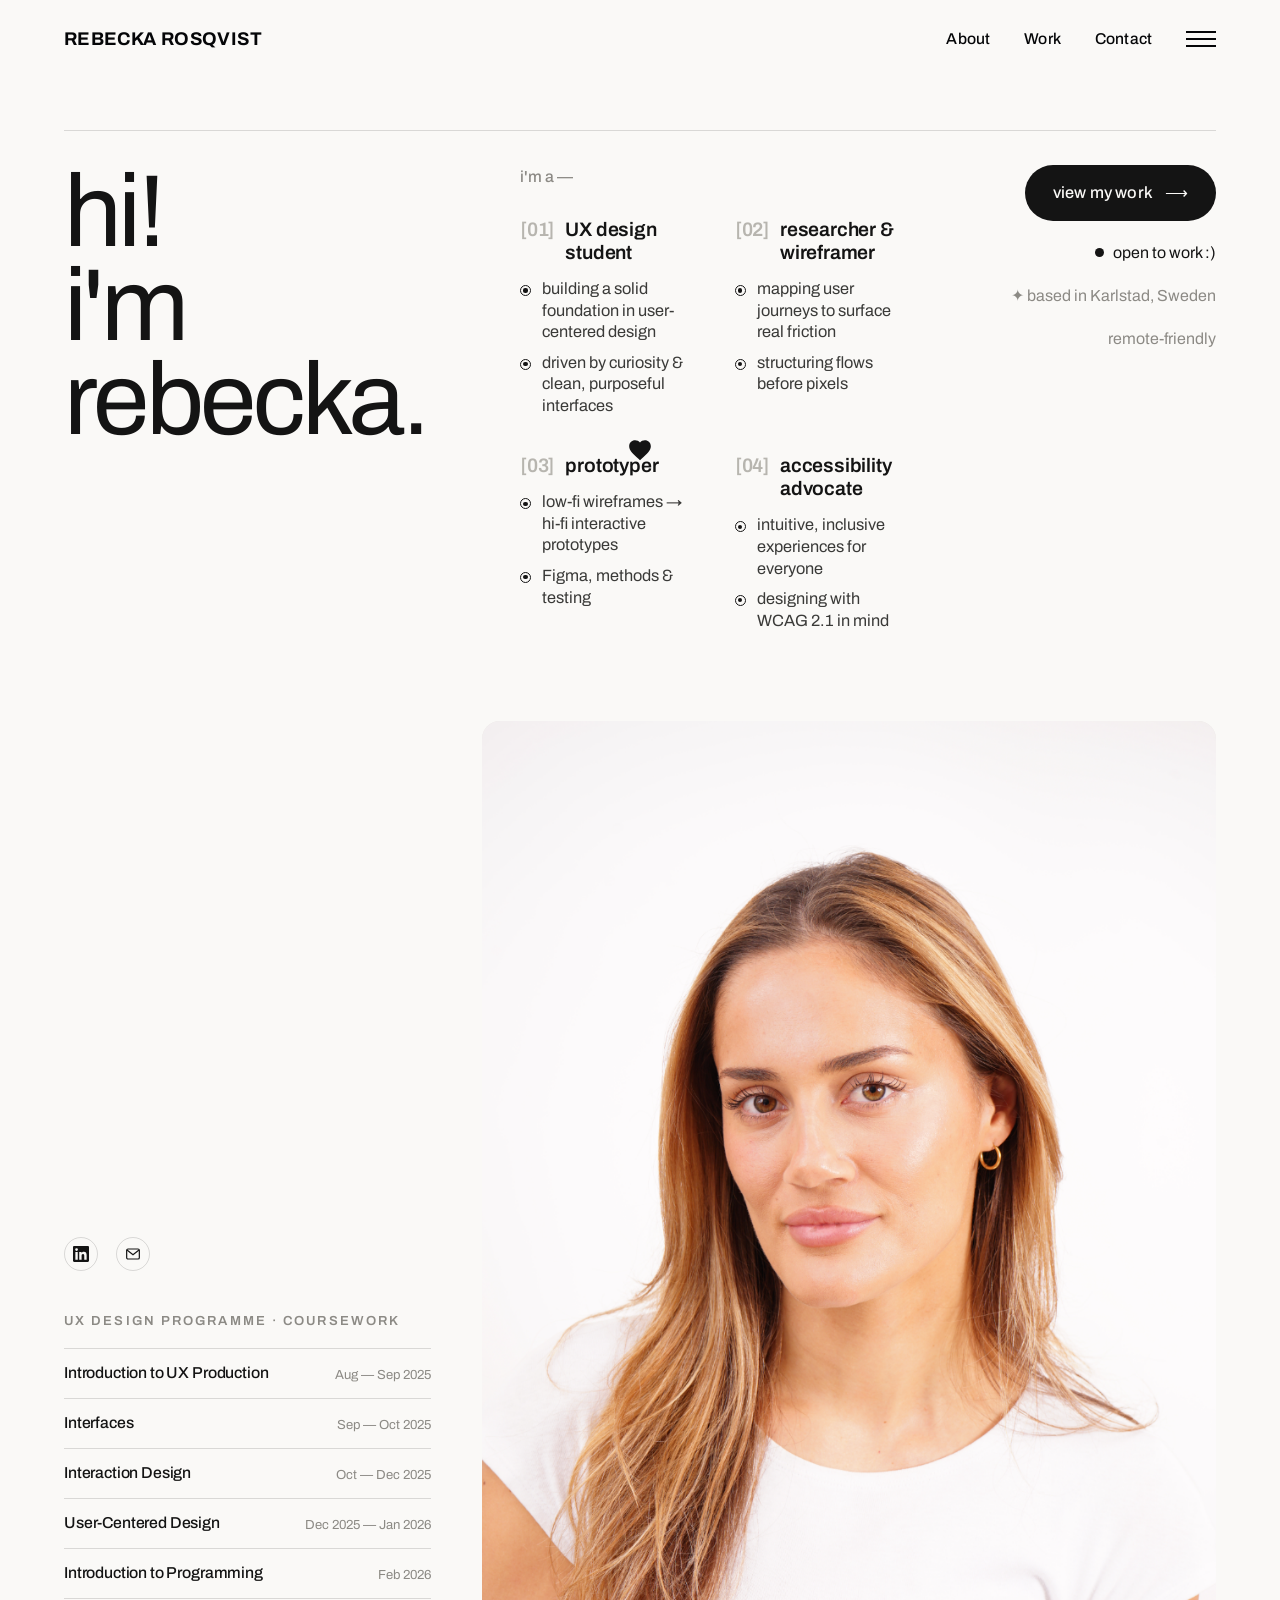
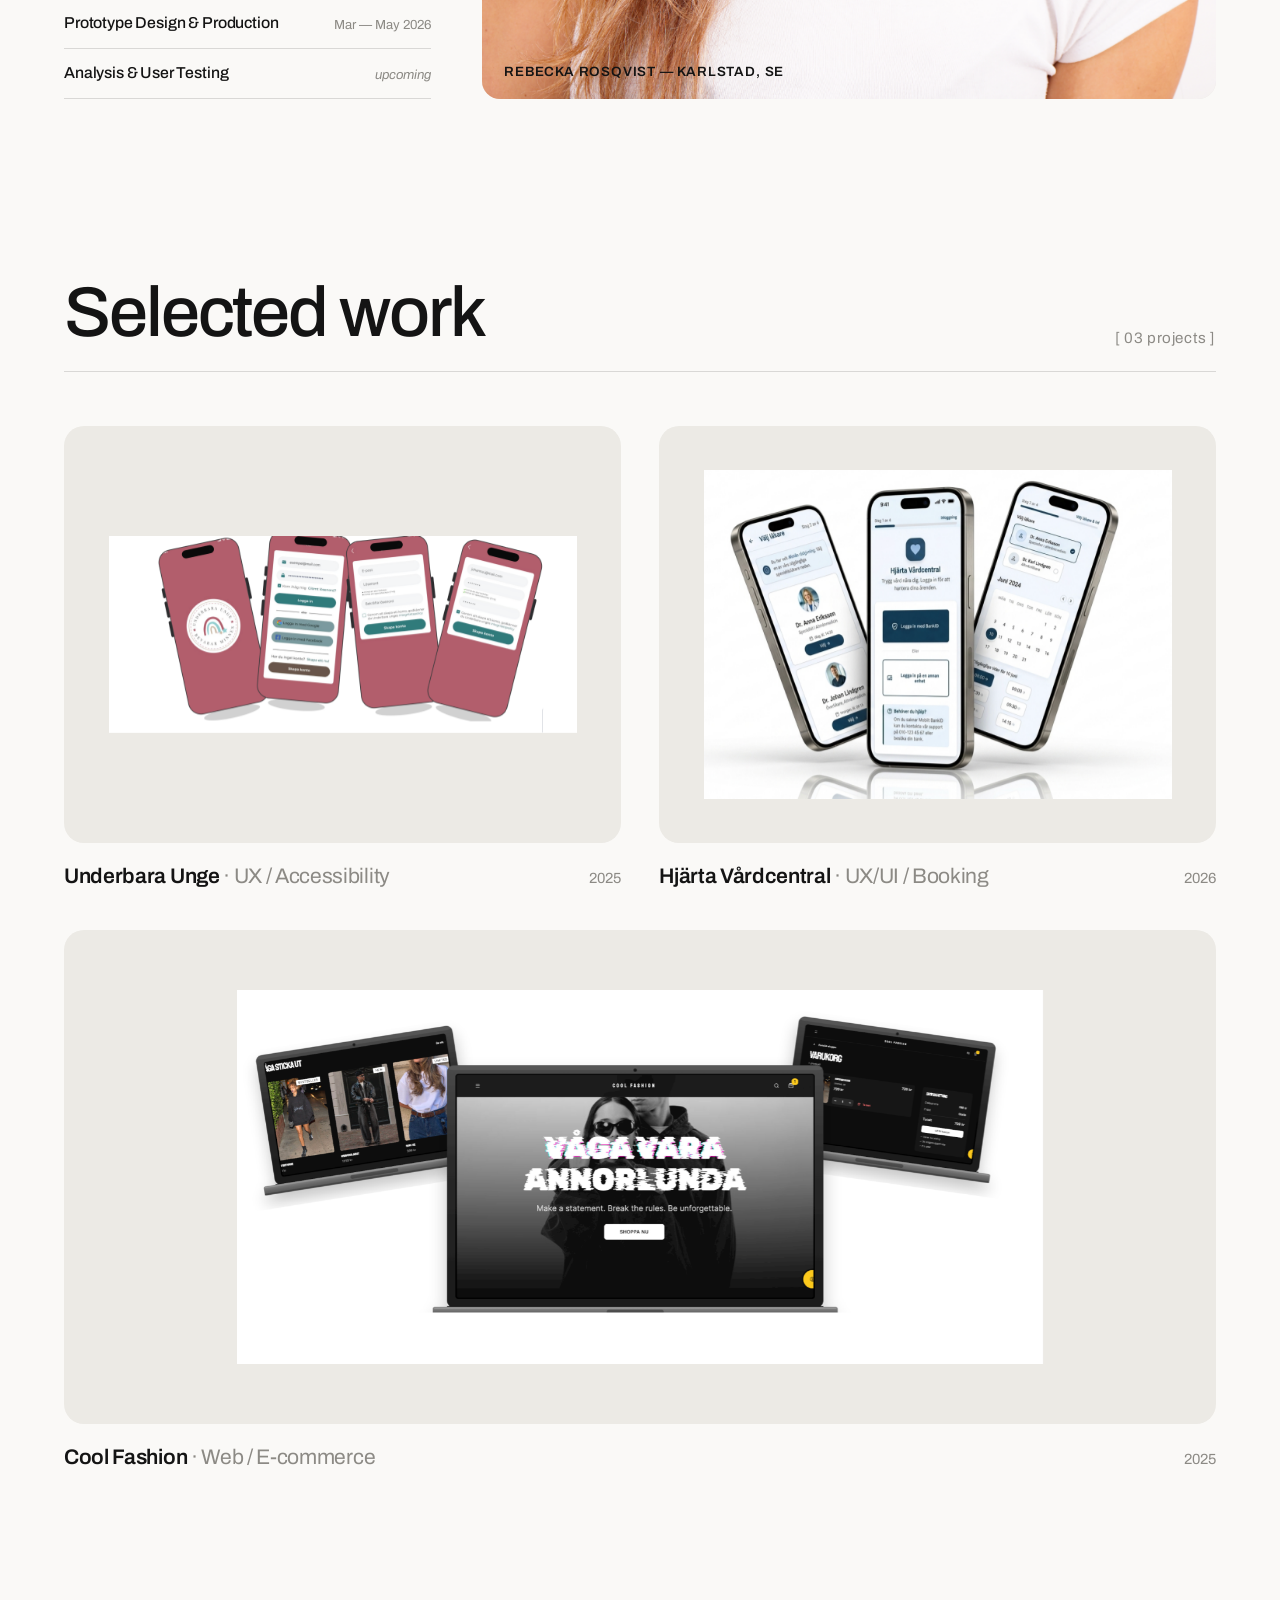
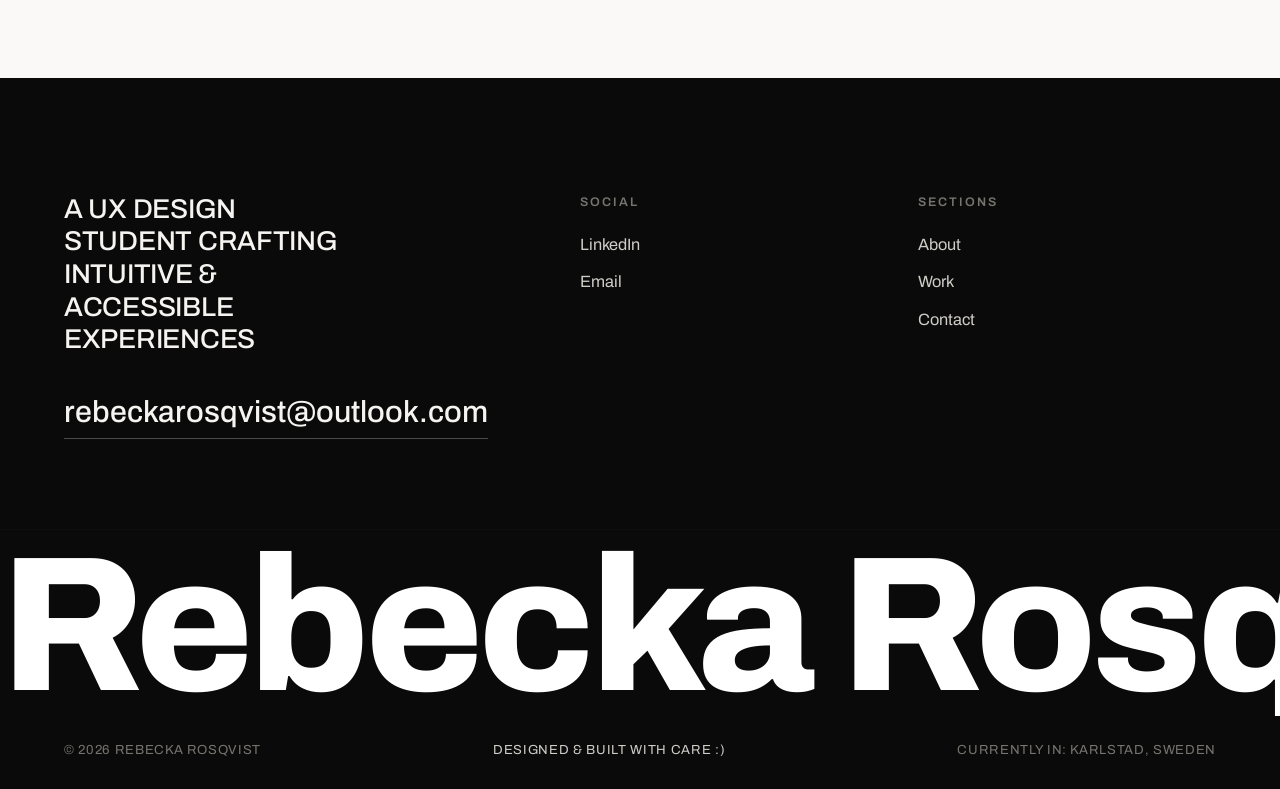
==== index.html @ 69d64607 "Add files via upload" ====
<!DOCTYPE html>
<html lang="en">
<head>
<meta charset="UTF-8">
<meta name="viewport" content="width=device-width, initial-scale=1.0">
<title>Rebecka Rosqvist — UX Design</title>
<meta name="description" content="Rebecka Rosqvist — UX Design student crafting intuitive and accessible user experiences. Based in Karlstad, Sweden.">
<link rel="stylesheet" href="css/style.css">
</head>
<body id="top">

<!-- ===== HEADER ===== -->
<header class="site-head">
  <a class="brand" href="index.html">Rebecka Rosqvist</a>
  <nav class="nav">
    <a href="#about">About</a>
    <a href="#work">Work</a>
    <a href="#contact">Contact</a>
    <button class="menu-btn" aria-label="Open menu"><span></span><span></span><span></span></button>
  </nav>
</header>

<!-- ===== OVERLAY MENU ===== -->
<nav class="overlay-menu" aria-label="Main menu">
  <ol>
    <li><a href="#top"><span class="idx">01</span> Home</a></li>
    <li><a href="#about"><span class="idx">02</span> About</a></li>
    <li><a href="#work"><span class="idx">03</span> Work</a></li>
    <li><a href="projects/underbara-unge.html"><span class="idx">04</span> Underbara Unge</a></li>
    <li><a href="#contact"><span class="idx">05</span> Contact</a></li>
  </ol>
  <div class="om-foot">
    <span>Karlstad, Sweden · Remote-friendly</span>
    <span>© 2026</span>
  </div>
</nav>

<main>
<!-- ===== HERO ===== -->
<section class="hero wrap" id="about">
  <div class="hero-grid">
    <h1 class="headline">hi!<span class="me">i'm rebecka.</span></h1>

    <div class="intro">
      <p class="intro-label">i'm a —</p>
      <div class="intro-list">
        <div class="intro-item" data-reveal>
          <h3><span class="num">[01]</span> UX design student</h3>
          <ul>
            <li><span class="bullet"></span> building a solid foundation in user-centered design</li>
            <li><span class="bullet"></span> driven by curiosity & clean, purposeful interfaces</li>
          </ul>
        </div>
        <div class="intro-item" data-reveal>
          <h3><span class="num">[02]</span> researcher &amp; wireframer</h3>
          <ul>
            <li><span class="bullet"></span> mapping user journeys to surface real friction</li>
            <li><span class="bullet"></span> structuring flows before pixels</li>
          </ul>
        </div>
        <div class="intro-item" data-reveal>
          <h3><span class="num">[03]</span> prototyper</h3>
          <ul>
            <li><span class="bullet"></span> low-fi wireframes → hi-fi interactive prototypes</li>
            <li><span class="bullet"></span> Figma, methods &amp; testing</li>
          </ul>
        </div>
        <div class="intro-item" data-reveal>
          <h3><span class="num">[04]</span> accessibility advocate</h3>
          <ul>
            <li><span class="bullet"></span> intuitive, inclusive experiences for everyone</li>
            <li><span class="bullet"></span> designing with WCAG 2.1 in mind</li>
          </ul>
        </div>
      </div>
    </div>

    <aside class="aside-top">
      <a href="#work" class="pill" data-magnetic>view my work <span class="arr">⟶</span></a>
      <div class="status"><span class="dot"></span> open to work :)</div>
      <div class="loc">✦ based in Karlstad, Sweden</div>
      <div class="loc">remote-friendly</div>
    </aside>
  </div>

  <!-- lower row: socials + courses | photo -->
  <div class="hero-lower">
    <div class="side-col">
      <div class="social-rail">
        <a href="https://www.linkedin.com/in/rebecka-rosqvist-753b9b247" target="_blank" rel="noopener" aria-label="LinkedIn">
          <svg viewBox="0 0 24 24" fill="currentColor"><path d="M20.45 20.45h-3.56v-5.57c0-1.33-.02-3.04-1.85-3.04-1.85 0-2.14 1.45-2.14 2.94v5.67H9.35V9h3.41v1.56h.05c.48-.9 1.64-1.85 3.37-1.85 3.6 0 4.27 2.37 4.27 5.45v6.29zM5.34 7.43a2.06 2.06 0 1 1 0-4.13 2.06 2.06 0 0 1 0 4.13zM7.12 20.45H3.56V9h3.56v11.45zM22.22 0H1.77C.79 0 0 .77 0 1.72v20.56C0 23.23.79 24 1.77 24h20.45c.98 0 1.78-.77 1.78-1.72V1.72C24 .77 23.2 0 22.22 0z"/></svg>
        </a>
        <a href="mailto:rebeckarosqvist@outlook.com" aria-label="Email">
          <svg viewBox="0 0 24 24" fill="none" stroke="currentColor" stroke-width="1.8"><rect x="2.5" y="4.5" width="19" height="15" rx="2"/><path d="M3 6l9 7 9-7"/></svg>
        </a>
      </div>

      <p class="courses-h">UX Design Programme · Coursework</p>
      <ul class="courses">
        <li class="course" data-reveal><span class="c-name">Introduction to UX Production</span><span class="c-date">Aug — Sep 2025</span></li>
        <li class="course" data-reveal><span class="c-name">Interfaces</span><span class="c-date">Sep — Oct 2025</span></li>
        <li class="course" data-reveal><span class="c-name">Interaction Design</span><span class="c-date">Oct — Dec 2025</span></li>
        <li class="course" data-reveal><span class="c-name">User-Centered Design</span><span class="c-date">Dec 2025 — Jan 2026</span></li>
        <li class="course" data-reveal><span class="c-name">Introduction to Programming</span><span class="c-date">Feb 2026</span></li>
        <li class="course" data-reveal><span class="c-name">Prototype Design &amp; Production</span><span class="c-date">Mar — May 2026</span></li>
        <li class="course upcoming" data-reveal><span class="c-name">Analysis &amp; User Testing</span><span class="c-date">upcoming</span></li>
      </ul>
    </div>

    <figure class="photo-block" data-reveal>
      <img src="assets/rebecka.jpg" alt="Rebecka Rosqvist">
      <figcaption class="photo-cap">Rebecka Rosqvist — Karlstad, SE</figcaption>
    </figure>
  </div>
</section>

<!-- ===== WORK ===== -->
<section class="work wrap" id="work">
  <div class="work-head" data-reveal>
    <h2>Selected work</h2>
    <span class="count">[ 03 projects ]</span>
  </div>

  <div class="proj-grid">
    <article class="proj" data-reveal>
      <a class="proj-card" href="projects/underbara-unge.html">
        <span class="proj-media"><img src="assets/underbara-unge.png" alt="Underbara Unge app screens"></span>
        <span class="proj-view">view project <span class="arr">⟶</span></span>
      </a>
      <div class="proj-meta"><span class="t">Underbara Unge <span class="cat">· UX / Accessibility</span></span><span class="yr">2025</span></div>
    </article>

    <article class="proj" data-reveal>
      <a class="proj-card" href="projects/hjarta-vardcentral.html">
        <span class="proj-media"><img src="assets/hjarta-vardcentral.png" alt="Hjärta Vårdcentral app screens"></span>
        <span class="proj-view">view project <span class="arr">⟶</span></span>
      </a>
      <div class="proj-meta"><span class="t">Hjärta Vårdcentral <span class="cat">· UX/UI / Booking</span></span><span class="yr">2026</span></div>
    </article>

    <article class="proj wide" data-reveal>
      <a class="proj-card" href="projects/cool-fashion.html">
        <span class="proj-media"><img src="assets/cool-fashion.png" alt="Cool Fashion web store"></span>
        <span class="proj-view">view project <span class="arr">⟶</span></span>
      </a>
      <div class="proj-meta"><span class="t">Cool Fashion <span class="cat">· Web / E-commerce</span></span><span class="yr">2025</span></div>
    </article>
  </div>
</section>
</main>

<!-- ===== FOOTER ===== -->
<footer class="foot" id="contact">
  <div class="foot-top">
    <div>
      <p class="foot-tag">A UX design student crafting intuitive &amp; accessible experiences</p>
      <a class="foot-mail" href="mailto:rebeckarosqvist@outlook.com">rebeckarosqvist@outlook.com</a>
    </div>
    <div class="foot-col">
      <h4>Social</h4>
      <ul>
        <li><a href="https://www.linkedin.com/in/rebecka-rosqvist-753b9b247" target="_blank" rel="noopener">LinkedIn</a></li>
        <li><a href="mailto:rebeckarosqvist@outlook.com">Email</a></li>
      </ul>
    </div>
    <div class="foot-col">
      <h4>Sections</h4>
      <ul>
        <li><a href="#about">About</a></li>
        <li><a href="#work">Work</a></li>
        <li><a href="#contact">Contact</a></li>
      </ul>
    </div>
  </div>

  <div class="marquee" aria-hidden="true">
    <div class="marquee-track">
      <span>Rebecka Rosqvist</span><span>✦</span><span>Rebecka Rosqvist</span><span>✦</span>
    </div>
  </div>

  <div class="foot-bottom">
    <span>© 2026 Rebecka Rosqvist</span>
    <span class="blink">Designed &amp; built with care :)</span>
    <span>Currently in: Karlstad, Sweden</span>
  </div>
</footer>

<script src="js/main.js"></script>
</body>
</html>
---- css/style.css ----
/* ============================================================
   Rebecka Rosqvist — UX Portfolio
   Swiss-editorial · strict black & white · heart cursor
   ============================================================ */

@import url('https://fonts.googleapis.com/css2?family=Archivo:wght@300;400;500;600;700;800;900&display=swap');

:root{
  --bg:#faf9f7;
  --ink:#141414;
  --muted:#8c8a85;
  --faint:#b7b5af;
  --line:rgba(20,20,20,.14);
  --black:#0a0a0a;
  --pad:clamp(20px,5vw,72px);
  --maxw:1560px;
  --ease:cubic-bezier(.22,1,.36,1);
}

*{margin:0;padding:0;box-sizing:border-box}
html{-webkit-font-smoothing:antialiased;text-rendering:optimizeLegibility}
html{scroll-behavior:smooth}

body{
  font-family:'Archivo','Helvetica Neue',Helvetica,Arial,sans-serif;
  background:var(--bg);
  color:var(--ink);
  line-height:1.45;
  overflow-x:hidden;
  font-weight:400;
}

a{color:inherit;text-decoration:none}
img{display:block;max-width:100%}
::selection{background:var(--ink);color:var(--bg)}

/* hide native cursor when heart cursor active */
body.heart-cursor,
body.heart-cursor a,
body.heart-cursor button{cursor:none}

/* ---------- custom heart cursor ---------- */
.cursor-heart{
  position:fixed;top:0;left:0;width:26px;height:26px;
  pointer-events:none;z-index:9999;
  transform:translate(-50%,-50%);
  transition:transform .18s var(--ease),opacity .2s;
  will-change:transform;
  mix-blend-mode:normal;
}
.cursor-heart svg{width:100%;height:100%;display:block}
.cursor-heart.grow{transform:translate(-50%,-50%) scale(1.9)}
.cursor-heart.tap{transform:translate(-50%,-50%) scale(.65)}
.cursor-trail{
  position:fixed;top:0;left:0;width:16px;height:16px;
  pointer-events:none;z-index:9998;
  transform:translate(-50%,-50%);
  opacity:.55;
}
.cursor-trail svg{width:100%;height:100%}

/* ---------- layout helpers ---------- */
.wrap{max-width:var(--maxw);margin:0 auto;padding-left:var(--pad);padding-right:var(--pad)}
.mono{font-variant-numeric:tabular-nums}

/* ---------- header ---------- */
.site-head{
  position:fixed;top:0;left:0;right:0;z-index:600;
  display:flex;align-items:center;justify-content:space-between;
  padding:26px var(--pad);
  mix-blend-mode:difference;color:#fff;
}
.brand{font-weight:700;font-size:1.15rem;letter-spacing:.02em;text-transform:uppercase}
.nav{display:flex;align-items:center;gap:34px}
.nav a{font-size:.98rem;font-weight:500;letter-spacing:.01em;position:relative}
.nav a::after{content:"";position:absolute;left:0;right:100%;bottom:-4px;height:1.5px;background:currentColor;transition:right .35s var(--ease)}
.nav a:hover::after{right:0}
.menu-btn{
  display:flex;flex-direction:column;gap:5px;width:30px;background:none;border:0;color:inherit;cursor:pointer;
}
.menu-btn span{display:block;height:2px;width:100%;background:currentColor;transition:transform .35s var(--ease),opacity .3s}
.menu-btn.open span:nth-child(1){transform:translateY(7px) rotate(45deg)}
.menu-btn.open span:nth-child(2){opacity:0}
.menu-btn.open span:nth-child(3){transform:translateY(-7px) rotate(-45deg)}
@media(max-width:760px){.nav a{display:none}}

/* ---------- fullscreen overlay menu ---------- */
.overlay-menu{
  position:fixed;inset:0;z-index:590;background:var(--black);color:#fff;
  display:flex;flex-direction:column;justify-content:center;padding:0 var(--pad);
  clip-path:inset(0 0 100% 0);transition:clip-path .7s var(--ease);
  pointer-events:none;
}
.overlay-menu.open{clip-path:inset(0 0 0 0);pointer-events:auto}
.overlay-menu ol{list-style:none;counter-reset:m}
.overlay-menu li{overflow:hidden}
.overlay-menu a{
  display:flex;align-items:baseline;gap:24px;
  font-size:clamp(2.6rem,9vw,7rem);font-weight:700;line-height:1.04;letter-spacing:-.03em;
  padding:.05em 0;transform:translateY(110%);transition:transform .6s var(--ease);color:#5f5e5b;
}
.overlay-menu.open a{transform:translateY(0)}
.overlay-menu a:hover{color:#fff}
.overlay-menu li:nth-child(1) a{transition-delay:.08s}
.overlay-menu li:nth-child(2) a{transition-delay:.14s}
.overlay-menu li:nth-child(3) a{transition-delay:.20s}
.overlay-menu li:nth-child(4) a{transition-delay:.26s}
.overlay-menu li:nth-child(5) a{transition-delay:.32s}
.overlay-menu .idx{font-size:1rem;font-weight:500;color:#5f5e5b;letter-spacing:.05em}
.overlay-menu .om-foot{position:absolute;bottom:36px;left:var(--pad);right:var(--pad);display:flex;justify-content:space-between;color:#8a8a87;font-size:.85rem;letter-spacing:.08em;text-transform:uppercase}

/* ---------- buttons ---------- */
.pill{
  display:inline-flex;align-items:center;gap:12px;
  background:var(--ink);color:var(--bg);
  border-radius:100px;padding:16px 28px;
  font-size:1.02rem;font-weight:500;letter-spacing:.01em;
  border:0;transition:transform .4s var(--ease),background .3s;
  will-change:transform;
}
.pill .arr{transition:transform .4s var(--ease)}
.pill:hover{background:#000}
.pill:hover .arr{transform:translateX(6px)}

/* ============================================================
   HOME
   ============================================================ */
.hero{padding-top:130px}
.hero-grid{
  display:grid;
  grid-template-columns:minmax(0,1.3fr) minmax(0,1.25fr) minmax(210px,.82fr);
  gap:clamp(28px,4vw,60px);
  border-top:1px solid var(--line);
  padding-top:34px;
}
.hero-grid>*{min-width:0}
.headline{
  font-size:clamp(3rem,8vw,7.5rem);
  font-weight:400;line-height:.92;letter-spacing:-.035em;
  text-transform:lowercase;
}
.headline .me{display:block}

.intro-label{font-size:1rem;color:var(--muted);margin-bottom:30px;font-weight:500}
.intro-list{display:grid;grid-template-columns:1fr 1fr;gap:38px 40px}
.intro-item h3{font-size:1.22rem;font-weight:600;line-height:1.18;letter-spacing:-.01em;margin-bottom:14px;display:flex;gap:10px}
.intro-item h3 .num{color:var(--faint);font-weight:600}
.intro-item ul{list-style:none;display:flex;flex-direction:column;gap:9px}
.intro-item li{display:flex;gap:11px;font-size:1.02rem;color:#3a3a38;line-height:1.32}
.bullet{flex:0 0 auto;margin-top:.42em;width:11px;height:11px;border:1.7px solid var(--ink);border-radius:50%;position:relative}
.bullet::after{content:"";position:absolute;inset:2.4px;background:var(--ink);border-radius:50%}

.aside-top{display:flex;flex-direction:column;align-items:flex-end;gap:20px;text-align:right;white-space:nowrap}
.pill{white-space:nowrap}
.status{display:flex;align-items:center;gap:9px;font-size:1rem;color:var(--ink)}
.status .dot{width:9px;height:9px;border-radius:50%;background:var(--ink);animation:pulse 2.4s infinite}
@keyframes pulse{0%,100%{opacity:1;transform:scale(1)}50%{opacity:.35;transform:scale(.7)}}
.loc{font-size:1rem;color:var(--muted);display:flex;align-items:center;gap:7px}

/* lower hero row : courses + photo */
.hero-lower{
  display:grid;grid-template-columns:1.15fr 2.3fr;gap:clamp(28px,4vw,64px);
  margin-top:clamp(50px,7vw,110px);align-items:end;
}
.social-rail{display:flex;gap:18px;margin-bottom:40px}
.social-rail a{width:34px;height:34px;display:grid;place-items:center;border:1px solid var(--line);border-radius:50%;transition:background .3s,color .3s,transform .3s var(--ease)}
.social-rail a:hover{background:var(--ink);color:var(--bg);transform:translateY(-3px)}
.social-rail svg{width:16px;height:16px}

.courses-h{font-size:.82rem;letter-spacing:.16em;text-transform:uppercase;color:var(--muted);margin-bottom:18px;font-weight:600}
.courses{list-style:none}
.course{
  display:flex;justify-content:space-between;align-items:flex-start;gap:18px;
  padding:14px 0;border-top:1px solid var(--line);
  transition:padding-left .4s var(--ease);
}
.course:last-child{border-bottom:1px solid var(--line)}
.course:hover{padding-left:10px}
.course .c-name{font-size:.99rem;font-weight:500;letter-spacing:-.01em;line-height:1.25;max-width:60%}
.course .c-date{font-size:.82rem;color:var(--muted);white-space:nowrap;font-variant-numeric:tabular-nums;margin-top:2px}
.course.upcoming .c-date{font-style:italic}

.photo-block{position:relative;border-radius:18px;overflow:hidden;background:#eceae5;aspect-ratio:3/4}
.photo-block img{width:100%;height:100%;object-fit:cover;object-position:50% 18%;transition:transform .9s var(--ease)}
.photo-block:hover img{transform:scale(1.04)}
.photo-cap{position:absolute;left:22px;bottom:18px;color:#141414;font-size:.84rem;letter-spacing:.06em;font-weight:600;text-transform:uppercase}

/* ============================================================
   WORK / PROJECTS
   ============================================================ */
.work{padding-top:clamp(90px,14vw,200px)}
.work-head{display:flex;justify-content:space-between;align-items:flex-end;border-bottom:1px solid var(--line);padding-bottom:22px;margin-bottom:54px}
.work-head h2{font-size:clamp(2.2rem,6vw,4.4rem);font-weight:500;letter-spacing:-.03em;line-height:1}
.work-head .count{font-size:.95rem;color:var(--muted);letter-spacing:.04em;white-space:nowrap}

.proj-grid{display:grid;grid-template-columns:1fr 1fr;gap:clamp(26px,3vw,46px)}
.proj{grid-column:span 1}
.proj.wide{grid-column:1 / -1}
.proj-card{
  position:relative;display:block;border-radius:20px;overflow:hidden;
  background:#eceae5;aspect-ratio:4/3;
}
.proj.wide .proj-card{aspect-ratio:21/9}
.proj-media{position:absolute;inset:0;display:grid;place-items:center;overflow:hidden}
.proj-media img{width:84%;height:auto;transition:transform .8s var(--ease);will-change:transform}
.proj.wide .proj-media img{width:70%}
.proj-card:hover .proj-media img{transform:scale(1.06)}
.proj-view{
  position:absolute;top:22px;right:22px;z-index:3;
  display:inline-flex;align-items:center;gap:9px;
  background:var(--ink);color:var(--bg);border-radius:100px;
  padding:11px 19px;font-size:.92rem;font-weight:500;
  opacity:0;transform:translateY(-8px);transition:opacity .4s var(--ease),transform .4s var(--ease);
}
.proj-card:hover .proj-view{opacity:1;transform:translateY(0)}
.proj-view .arr{transition:transform .4s var(--ease)}
.proj-card:hover .proj-view .arr{transform:translateX(5px)}
.proj-meta{display:flex;justify-content:space-between;align-items:baseline;padding-top:18px;gap:18px}
.proj-meta .t{font-size:1.32rem;font-weight:600;letter-spacing:-.015em}
.proj-meta .t .cat{color:var(--muted);font-weight:400}
.proj-meta .yr{font-size:.92rem;color:var(--muted);font-variant-numeric:tabular-nums}

@media(max-width:900px){
  .hero-grid{grid-template-columns:1fr;gap:40px}
  .aside-top{align-items:flex-start;text-align:left}
  .hero-lower{grid-template-columns:1fr;gap:48px}
  .intro-list{gap:30px 28px}
  .proj-grid{grid-template-columns:1fr}
  .proj.wide{grid-column:auto}
  .proj.wide .proj-card{aspect-ratio:4/3}
  .proj-view{opacity:1;transform:none}
}
@media(max-width:520px){
  .intro-list{grid-template-columns:1fr}
}

/* ============================================================
   FOOTER (black, marquee)
   ============================================================ */
.foot{background:var(--black);color:#f5f4f1;margin-top:clamp(110px,16vw,220px);position:relative;overflow:hidden}
.foot a{color:inherit}
.foot-top{display:grid;grid-template-columns:1.6fr 1fr 1fr;gap:40px;padding:clamp(64px,9vw,120px) var(--pad) clamp(50px,7vw,90px)}
.foot-tag{font-size:clamp(1.1rem,2.4vw,1.7rem);font-weight:500;letter-spacing:-.01em;max-width:18ch;line-height:1.2;text-transform:uppercase}
.foot-mail{margin-top:34px;display:inline-block;font-size:clamp(1.1rem,2.6vw,1.9rem);font-weight:500;border-bottom:1.5px solid #4a4a47;padding-bottom:4px;transition:border-color .3s}
.foot-mail:hover{border-color:#fff}
.foot-col h4{font-size:.78rem;letter-spacing:.16em;color:#76746f;text-transform:uppercase;margin-bottom:22px;font-weight:600}
.foot-col ul{list-style:none;display:flex;flex-direction:column;gap:14px}
.foot-col a{font-size:1.02rem;color:#cfcdc8;transition:color .25s;width:fit-content;position:relative}
.foot-col a:hover{color:#fff}

.marquee{display:flex;overflow:hidden;user-select:none;border-top:1px solid #25252433;padding:10px 0 4px}
.marquee-track{display:flex;flex-shrink:0;gap:.35em;padding-right:.35em;animation:scroll-left 26s linear infinite;white-space:nowrap}
.marquee span{font-size:clamp(4.2rem,15vw,15rem);font-weight:800;letter-spacing:-.03em;line-height:.9;color:#fff}
@keyframes scroll-left{from{transform:translateX(0)}to{transform:translateX(-100%)}}
.foot-bottom{display:flex;justify-content:space-between;gap:20px;flex-wrap:wrap;padding:24px var(--pad) 30px;color:#76746f;font-size:.82rem;letter-spacing:.05em;text-transform:uppercase}
.foot-bottom .blink{color:#cfcdc8}

@media(max-width:760px){
  .foot-top{grid-template-columns:1fr 1fr;gap:36px}
  .foot-tag{grid-column:1 / -1}
}

/* ============================================================
   PROJECT / CASE PAGES
   ============================================================ */
.case{padding-top:clamp(120px,15vw,170px)}
.back-link{display:inline-flex;align-items:center;gap:8px;font-size:.95rem;font-weight:500;color:var(--muted);margin-bottom:30px;transition:color .25s,gap .3s var(--ease);white-space:nowrap}
.back-link:hover{color:var(--ink);gap:13px}
.case-meta{font-size:.85rem;letter-spacing:.1em;text-transform:uppercase;color:var(--muted);font-weight:600}
.case-title{font-size:clamp(2.8rem,9vw,7.5rem);font-weight:500;letter-spacing:-.035em;line-height:.94;margin:.16em 0 .2em;text-transform:lowercase}
.case-lead{font-size:clamp(1.15rem,2.4vw,1.7rem);max-width:34ch;color:#3a3a38;line-height:1.28;font-weight:400}
.case-cover{margin-top:clamp(38px,6vw,64px);border-radius:22px;background:#eceae5;display:grid;place-items:center;overflow:hidden;aspect-ratio:16/9}
.case-cover img{width:76%;height:auto;transition:transform .9s var(--ease)}
.case-cover.wide img{width:88%}
.case-cover:hover img{transform:scale(1.03)}

.case-body{margin-top:clamp(50px,7vw,90px)}
.case-section{display:grid;grid-template-columns:minmax(0,.78fr) minmax(0,2.2fr);gap:clamp(24px,4vw,56px);padding:clamp(36px,5vw,54px) 0;border-top:1px solid var(--line)}
.case-section h3{font-size:.8rem;letter-spacing:.16em;text-transform:uppercase;color:var(--muted);font-weight:600;padding-top:6px}
.c-content p{font-size:clamp(1.08rem,1.5vw,1.34rem);line-height:1.5;max-width:64ch;color:#26261f}
.c-content p + p{margin-top:1.1em}

.compare{display:grid;grid-template-columns:1fr 1fr;gap:22px;margin-top:34px}
.cc{background:#f0eee9;border-radius:18px;padding:clamp(22px,2.5vw,32px)}
.cc .tag{display:inline-block;font-size:.72rem;letter-spacing:.12em;text-transform:uppercase;font-weight:700;padding:5px 11px;border-radius:100px;margin-bottom:16px}
.cc.problem .tag{background:var(--ink);color:var(--bg)}
.cc.solution .tag{background:transparent;color:var(--ink);border:1.5px solid var(--ink)}
.cc h4{font-size:1.18rem;font-weight:600;margin-bottom:12px;letter-spacing:-.01em}
.cc p{font-size:1.02rem;line-height:1.45;color:#3a3a38}
.cc p + p{margin-top:.7em}
@media(max-width:820px){
  .case-section{grid-template-columns:1fr;gap:14px}
  .compare{grid-template-columns:1fr}
}

.case-next{display:flex;justify-content:space-between;align-items:center;gap:24px;border-top:1px solid var(--line);padding:clamp(40px,6vw,70px) 0;margin-top:clamp(30px,4vw,50px)}
.case-next .nx-label{font-size:.8rem;letter-spacing:.14em;text-transform:uppercase;color:var(--muted);font-weight:600;margin-bottom:10px}
.case-next .nx-title{font-size:clamp(2rem,6vw,4.4rem);font-weight:500;letter-spacing:-.03em;line-height:1;text-transform:lowercase;transition:transform .4s var(--ease)}
.case-next a:hover .nx-title{transform:translateX(14px)}
.case-next .nx-arrow{font-size:clamp(2rem,5vw,3.6rem);transition:transform .4s var(--ease)}
.case-next a:hover .nx-arrow{transform:translateX(10px)}

/* ---------- reveal ---------- */
[data-reveal]{opacity:0;transform:translateY(26px);transition:opacity .9s var(--ease),transform .9s var(--ease)}
[data-reveal].in{opacity:1 !important;transform:none !important}
@media(prefers-reduced-motion:reduce){
  [data-reveal]{opacity:1!important;transform:none!important}
  .marquee-track{animation:none}
  .status .dot{animation:none}
  html{scroll-behavior:auto}
}
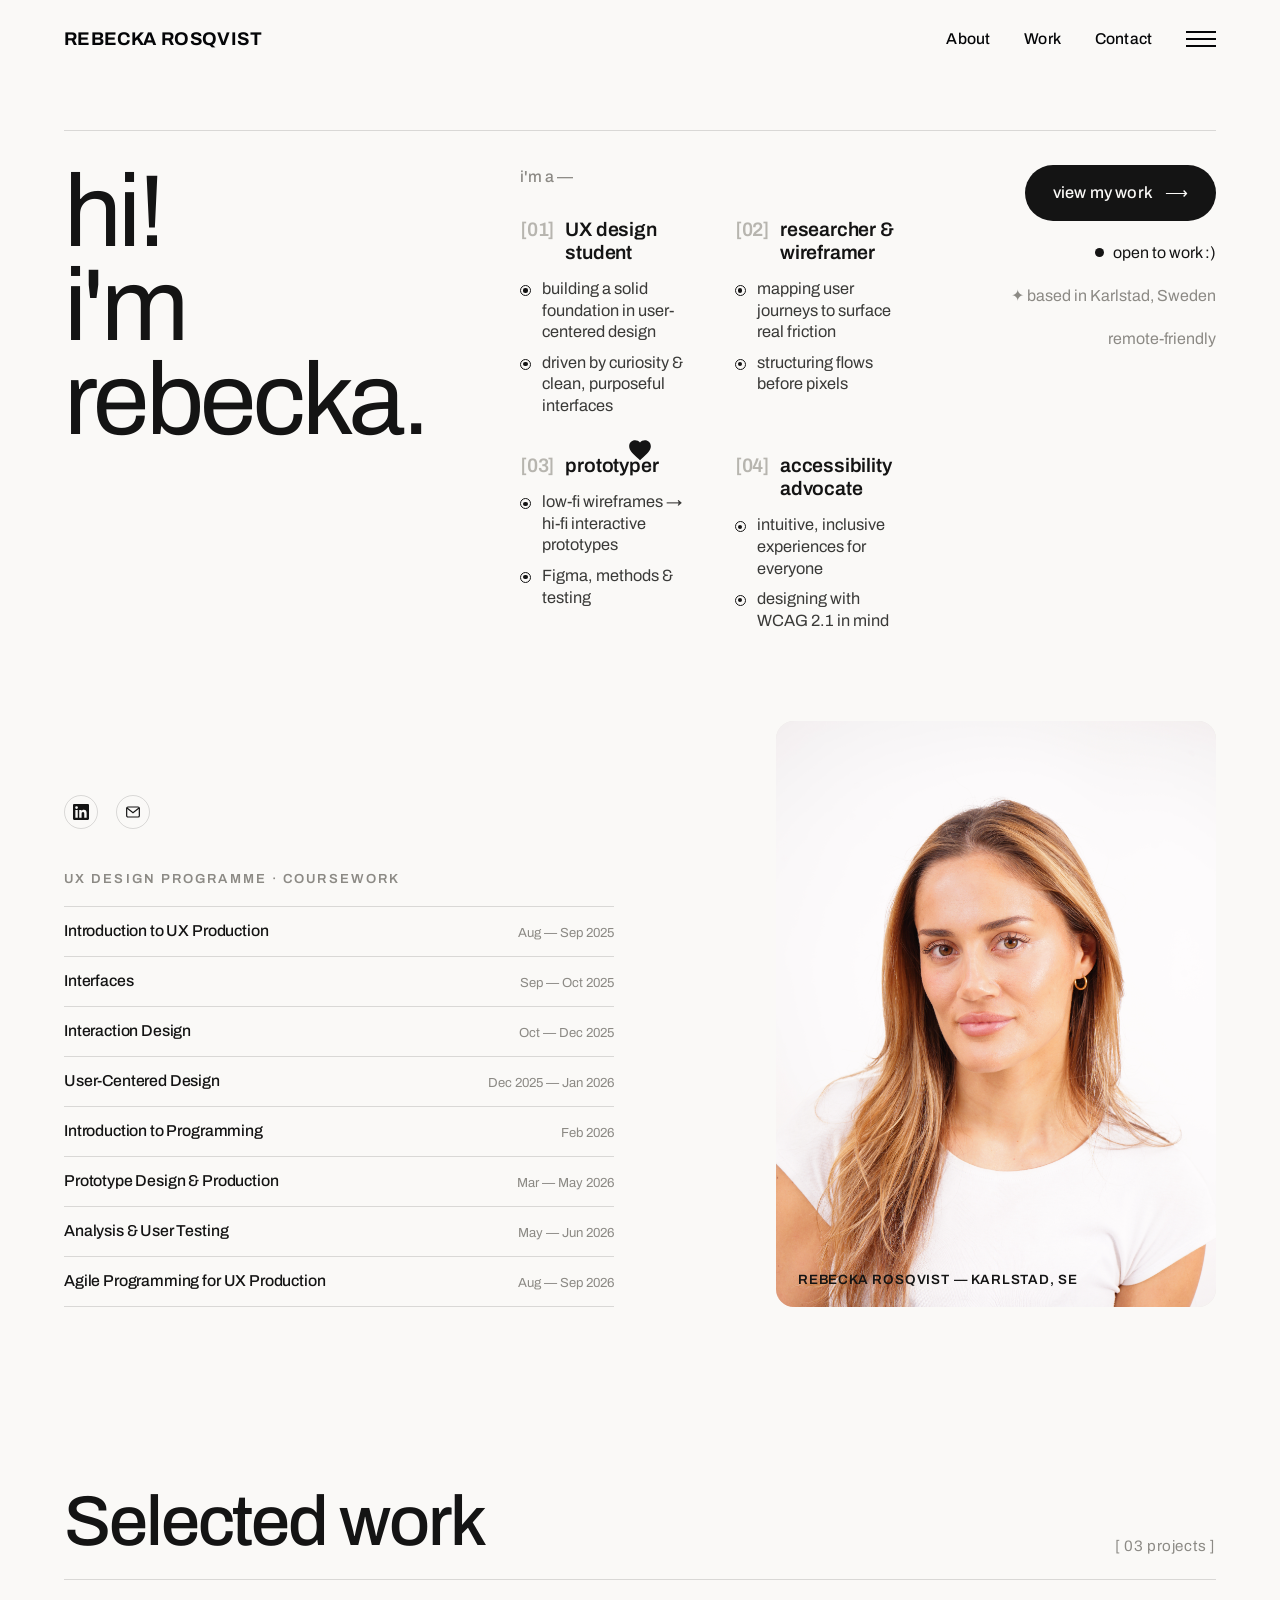
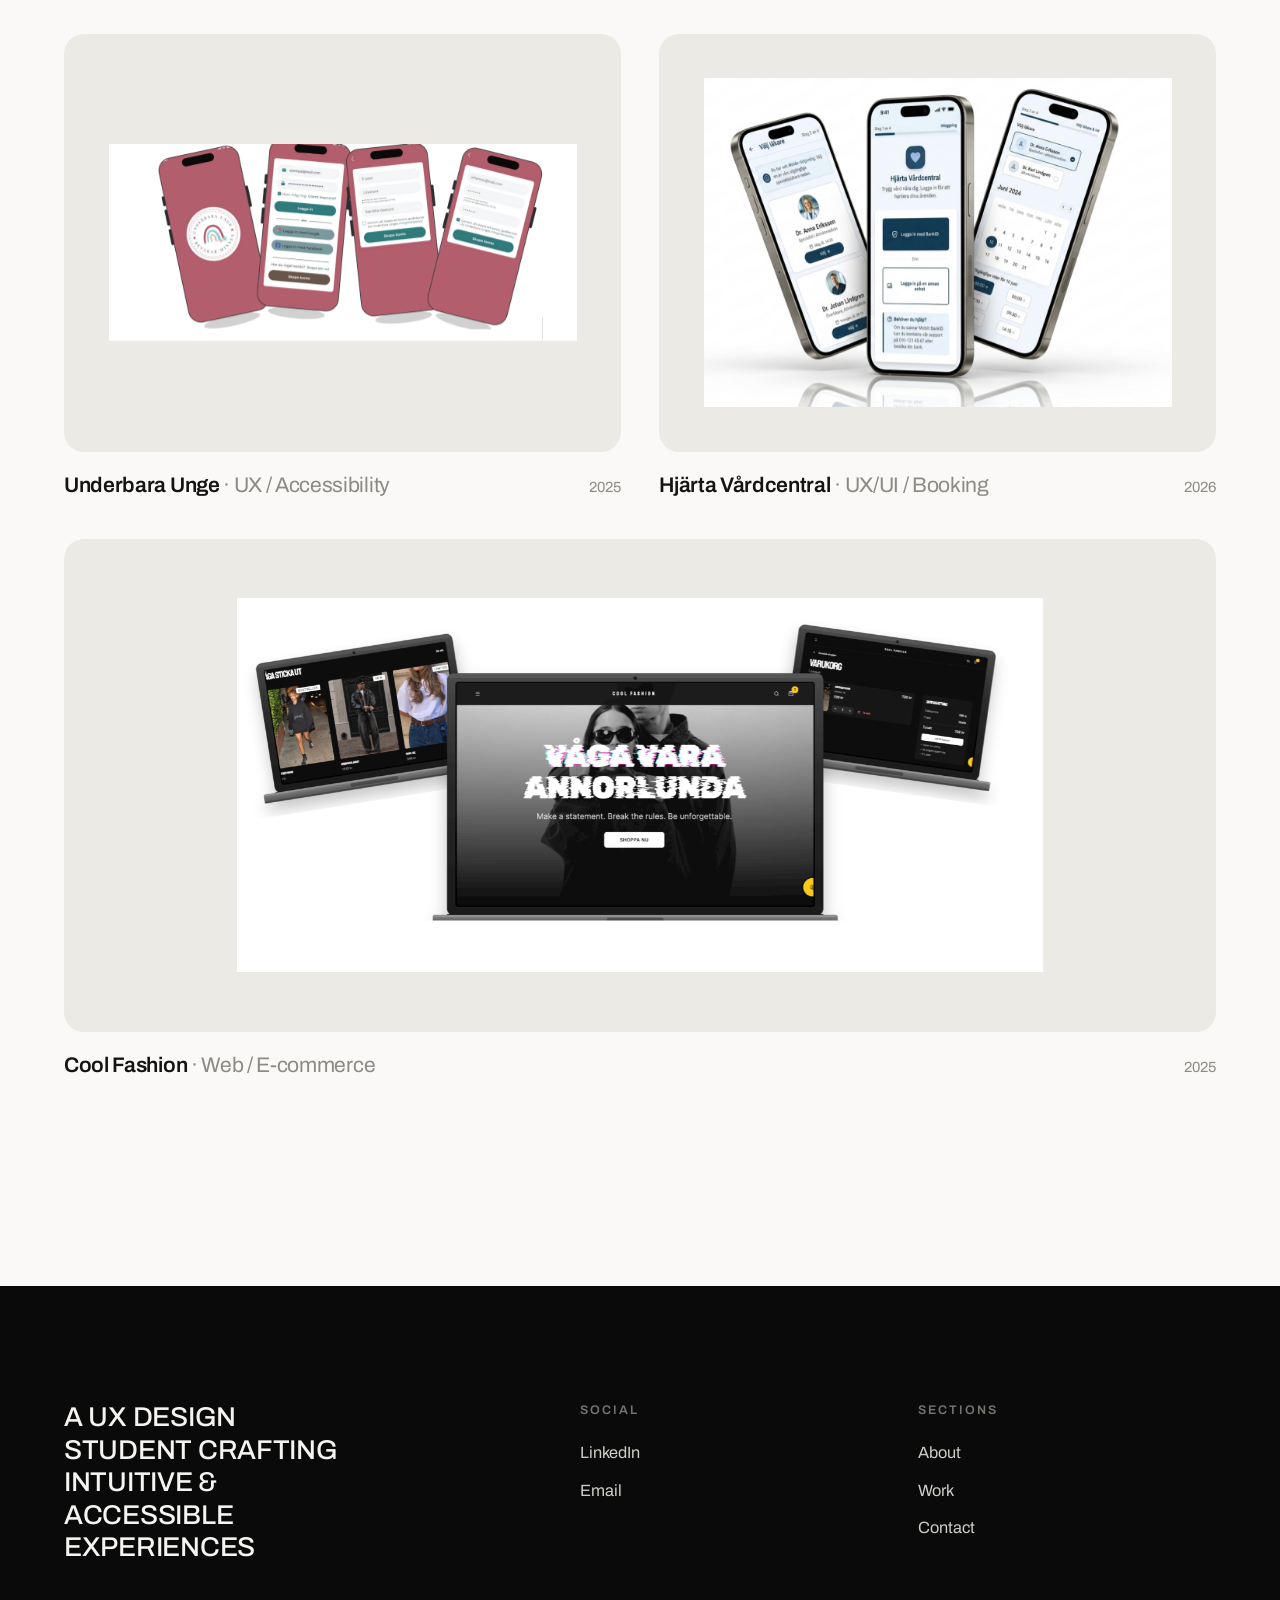
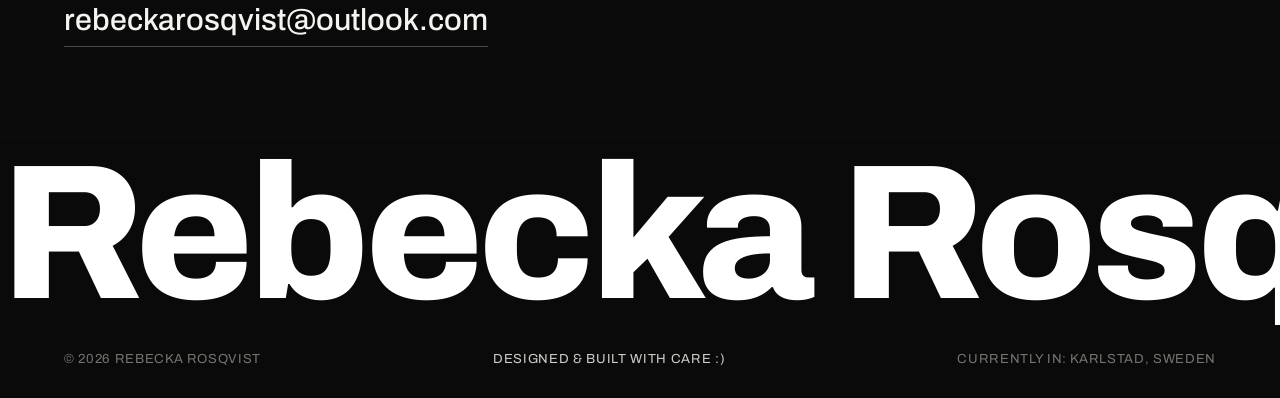
==== commit 985adee0: "Add upcoming courses to UX Design Programmeuppdatering av courses" ====
--- a/index.html
+++ b/index.html
@@ -97,13 +97,15 @@
 
       <p class="courses-h">UX Design Programme · Coursework</p>
       <ul class="courses">
-        <li class="course" data-reveal><span class="c-name">Introduction to UX Production</span><span class="c-date">Aug — Sep 2025</span></li>
-        <li class="course" data-reveal><span class="c-name">Interfaces</span><span class="c-date">Sep — Oct 2025</span></li>
-        <li class="course" data-reveal><span class="c-name">Interaction Design</span><span class="c-date">Oct — Dec 2025</span></li>
-        <li class="course" data-reveal><span class="c-name">User-Centered Design</span><span class="c-date">Dec 2025 — Jan 2026</span></li>
-        <li class="course" data-reveal><span class="c-name">Introduction to Programming</span><span class="c-date">Feb 2026</span></li>
-        <li class="course" data-reveal><span class="c-name">Prototype Design &amp; Production</span><span class="c-date">Mar — May 2026</span></li>
-        <li class="course upcoming" data-reveal><span class="c-name">Analysis &amp; User Testing</span><span class="c-date">upcoming</span></li>
+  <li class="course" data-reveal><span class="c-name">Introduction to UX Production</span><span class="c-date">Aug — Sep 2025</span></li>
+  <li class="course" data-reveal><span class="c-name">Interfaces</span><span class="c-date">Sep — Oct 2025</span></li>
+  <li class="course" data-reveal><span class="c-name">Interaction Design</span><span class="c-date">Oct — Dec 2025</span></li>
+  <li class="course" data-reveal><span class="c-name">User-Centered Design</span><span class="c-date">Dec 2025 — Jan 2026</span></li>
+  <li class="course" data-reveal><span class="c-name">Introduction to Programming</span><span class="c-date">Feb 2026</span></li>
+  <li class="course" data-reveal><span class="c-name">Prototype Design &amp; Production</span><span class="c-date">Mar — May 2026</span></li>
+  <li class="course" data-reveal><span class="c-name">Analysis &amp; User Testing</span><span class="c-date">May — Jun 2026</span></li>
+  <li class="course" data-reveal><span class="c-name">Agile Programming for UX Production</span><span class="c-date">Aug — Sep 2026</span></li>
+</ul>
       </ul>
     </div>
 
--- a/css/style.css
+++ b/css/style.css
@@ -159,7 +159,7 @@
 
 /* lower hero row : courses + photo */
 .hero-lower{
-  display:grid;grid-template-columns:1.15fr 2.3fr;gap:clamp(28px,4vw,64px);
+  display:grid;grid-template-columns:1fr 1fr;gap:clamp(28px,4vw,64px);
   margin-top:clamp(50px,7vw,110px);align-items:end;
 }
 .social-rail{display:flex;gap:18px;margin-bottom:40px}
@@ -180,7 +180,7 @@
 .course .c-date{font-size:.82rem;color:var(--muted);white-space:nowrap;font-variant-numeric:tabular-nums;margin-top:2px}
 .course.upcoming .c-date{font-style:italic}
 
-.photo-block{position:relative;border-radius:18px;overflow:hidden;background:#eceae5;aspect-ratio:3/4}
+.photo-block{position:relative;border-radius:18px;overflow:hidden;background:#eceae5;aspect-ratio:3/4;width:100%;max-width:440px;justify-self:end}
 .photo-block img{width:100%;height:100%;object-fit:cover;object-position:50% 18%;transition:transform .9s var(--ease)}
 .photo-block:hover img{transform:scale(1.04)}
 .photo-cap{position:absolute;left:22px;bottom:18px;color:#141414;font-size:.84rem;letter-spacing:.06em;font-weight:600;text-transform:uppercase}
